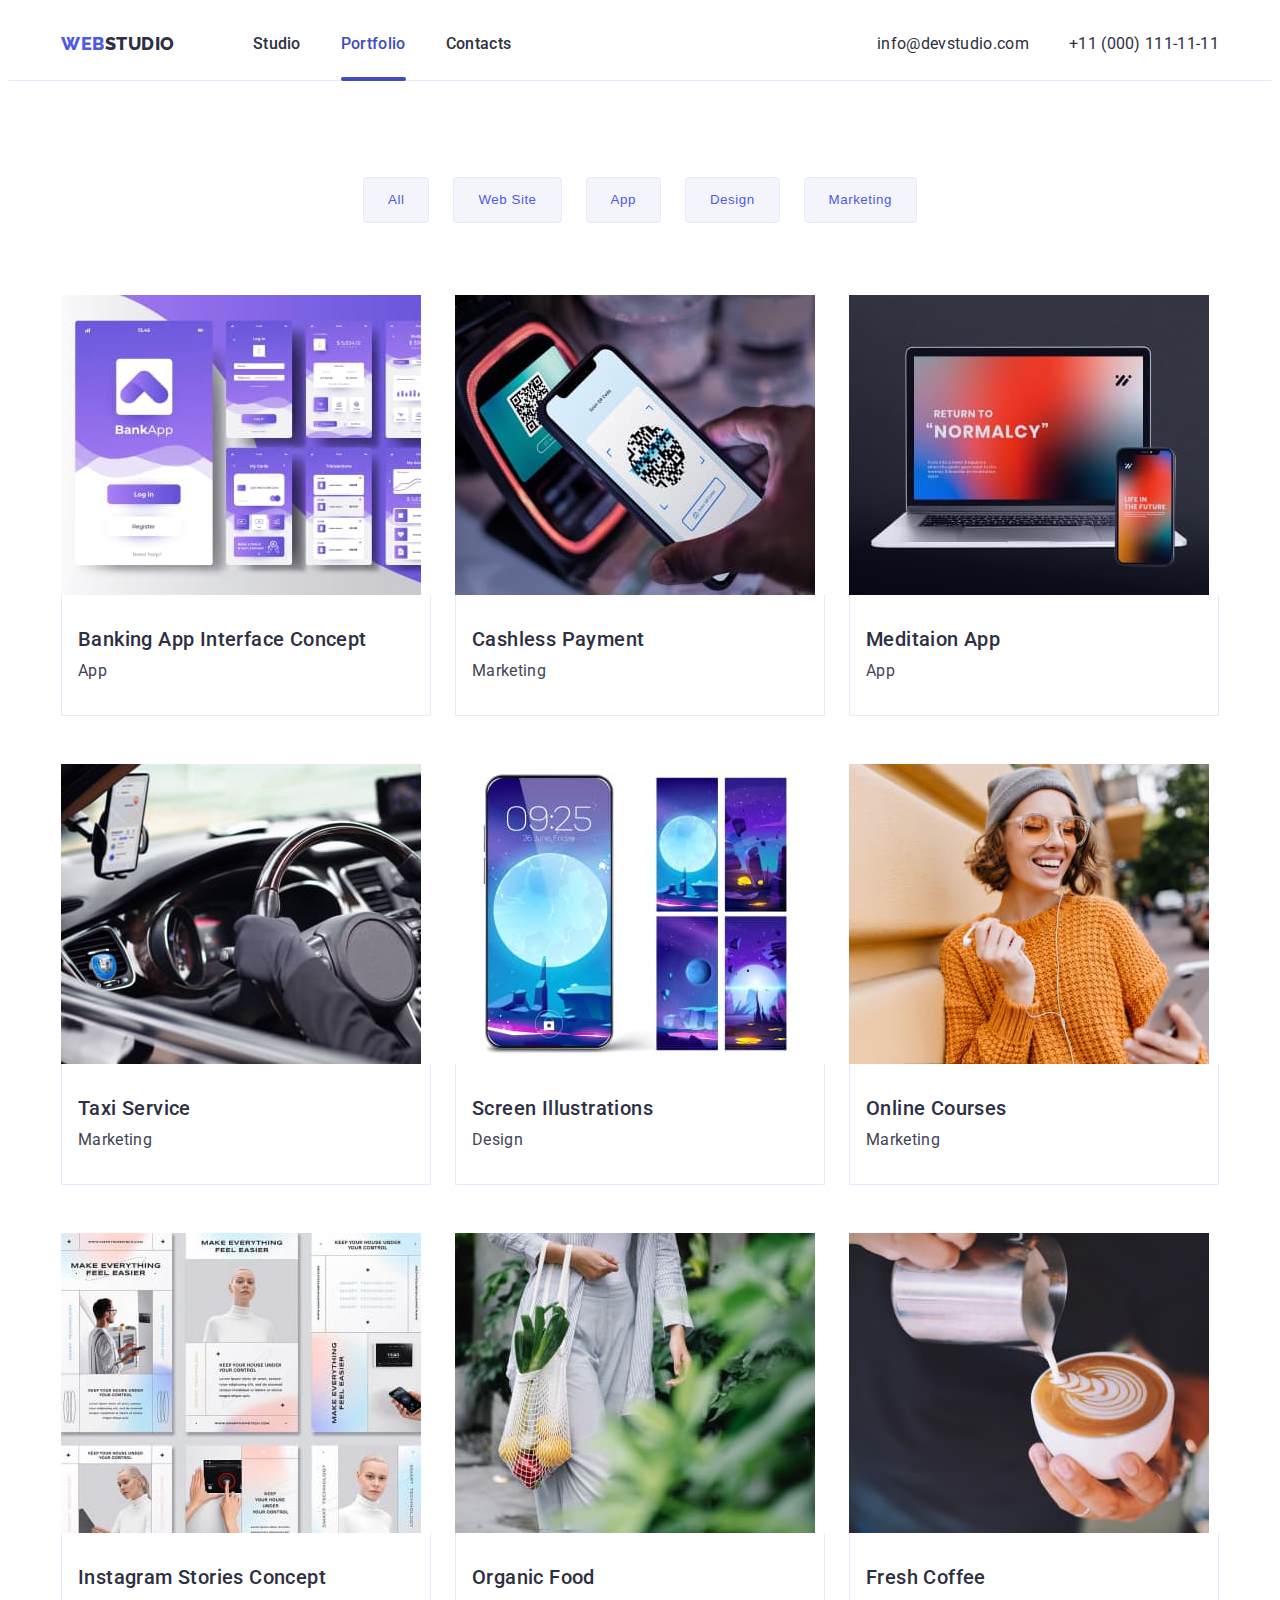
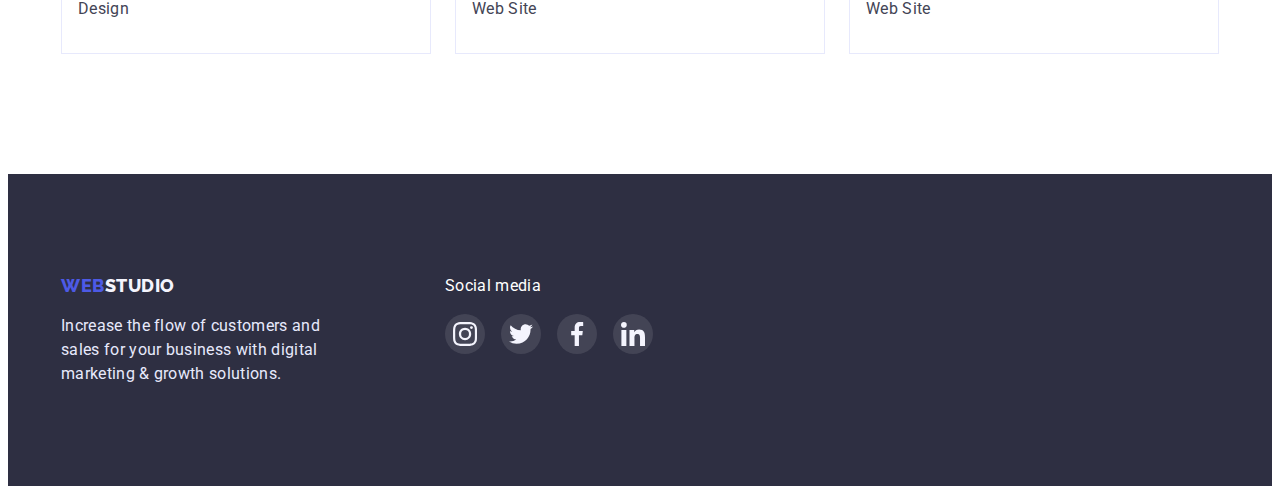
==== portfolio.html @ e5712663 "Initial commit" ====
<!DOCTYPE html>
<html lang="en">

<head>
    <meta charset="UTF-8">
    <meta http-equiv="X-UA-Compatible" content="IE=edge">
    <meta name="viewport" content="width=device-width, initial-scale=1.0">
    <title>Document</title>
    <link rel="preconnect" href="https://fonts.googleapis.com">
    <link rel="preconnect" href="https://fonts.gstatic.com" crossorigin>
    <link
        href="https://fonts.googleapis.com/css2?family=Montserrat:wght@400;700&family=Raleway:wght@600;800&family=Roboto:wght@400;500;700&display=swap"
        rel="stylesheet">
    <link rel="stylesheet" href="https://cdnjs.cloudflare.com/ajax/libs/modern-normalize/1.1.0/modern-normalize.min.css"
        integrity="sha512-wpPYUAdjBVSE4KJnH1VR1HeZfpl1ub8YT/NKx4PuQ5NmX2tKuGu6U/JRp5y+Y8XG2tV+wKQpNHVUX03MfMFn9Q=="
        crossorigin="anonymous" referrerpolicy="no-referrer" />
    <link rel="stylesheet" href="./css/styles.css">
</head>

<body>

    <header class="header">
        <div class="container">
            <nav class="nav-menu">
                <a href="./index.html" class="logo">Web<span class="logo-item">Studio</span></a>

                <ul class="nav-list">
                    <li class="nav-item"><a href="./index.html" class="nav-link">Studio</a></li>
                    <li class="nav-item"><a href="./portfolio.html" class="nav-link  current">Portfolio</a></li>
                    <li class="nav-item"><a href="" class="nav-link">Contacts</a></li>
                </ul>
            </nav>

            <address class="address-menu">
                <ul class="address-list">
                    <li class="address-item"><a href="mailto:info@devstudio.com"
                            class="address-link">info@devstudio.com</a>
                    </li>
                    <li class="address-item"><a href="tel:+110001111111" class="address-link">+11 (000) 111-11-11</a>
                    </li>
                </ul>
            </address>
        </div>
    </header>

    <main>

        <section class="portfolio">
            <div class="container">
                <h1 class="visually-hidden">Our projects</h1>

                <ul class="filter">
                    <li><button type="button" class="button">All</button></li>
                    <li><button type="button" class="button">Web Site</button></li>
                    <li><button type="button" class="button">App</button></li>
                    <li><button type="button" class="button">Design</button></li>
                    <li><button type="button" class="button">Marketing</button></li>
                </ul>

                <ul class="projects">
                    <li class="projects-list">
                        <a class="project-link" href="">
                            <div class="project-img-overlay-wrapper">
                                <img src="./images/portfolio1.jpg" alt="Banking App" width="360" height="300">
                                <p class="overlay section-text">14 Stylish and User-Friendly App Design Concepts · Task
                                    Manager App ·
                                    Calorie Tracker App · Exotic Fruit Ecommerce App ·
                                    Cloud Storage App</p>
                            </div>
                            <div class="projects-description">
                                <h2 class="section-subtitle">Banking App Interface Concept</h2>
                                <p class="section-text">App</p>
                            </div>
                        </a>

                    </li>
                    <li class="projects-list">
                        <a class="project-link" href="">
                            <div class="project-img-overlay-wrapper">
                                <img src="./images/portfolio2.jpg" alt="Cashless payment by phone" width="360"
                                    height="300">
                                <p class="overlay section-text">14 Stylish and User-Friendly App Design Concepts · Task
                                    Manager App ·
                                    Calorie Tracker App · Exotic Fruit Ecommerce App ·
                                    Cloud Storage App</p>
                            </div>
                            <div class="projects-description">
                                <h2 class="section-subtitle">Cashless Payment</h2>
                                <p class="section-text">Marketing</p>
                            </div>
                        </a>

                    </li>
                    <li class="projects-list">
                        <a class="project-link" href="">
                            <div class="project-img-overlay-wrapper">
                                <img src="./images/portfolio3.jpg" alt="Meditaion App on computer and phone" width="360"
                                    height="300">
                                <p class="overlay section-text">14 Stylish and User-Friendly App Design Concepts · Task
                                    Manager App ·
                                    Calorie Tracker App · Exotic Fruit Ecommerce App ·
                                    Cloud Storage App</p>
                            </div>
                            <div class="projects-description">
                                <h2 class="section-subtitle">Meditaion App</h2>
                                <p class="section-text">App</p>
                            </div>
                        </a>

                    </li>
                    <li class="projects-list">
                        <a class="project-link" href="">
                            <div class="project-img-overlay-wrapper">
                                <img src="./images/portfolio4.jpg" alt="Taxi app on the phone bthind driver" width="360"
                                    height="300">
                                <p class="overlay section-text">14 Stylish and User-Friendly App Design Concepts · Task
                                    Manager App ·
                                    Calorie Tracker App · Exotic Fruit Ecommerce App ·
                                    Cloud Storage App</p>
                            </div>
                            <div class="projects-description">
                                <h2 class="section-subtitle">Taxi Service</h2>
                                <p class="section-text">Marketing</p>
                            </div>
                        </a>


                    </li>
                    <li class="projects-list">
                        <a class="project-link" href="">
                            <div class="project-img-overlay-wrapper">
                                <img src="./images/portfolio5.jpg" alt="Phone screen with pictures" width="360"
                                    height="300">
                                <p class="overlay section-text">14 Stylish and User-Friendly App Design Concepts · Task
                                    Manager App ·
                                    Calorie Tracker App · Exotic Fruit Ecommerce App ·
                                    Cloud Storage App</p>
                            </div>

                            <div class="projects-description">
                                <h2 class="section-subtitle">Screen Illustrations</h2>
                                <p class="section-text">Design</p>
                            </div>
                        </a>


                    </li>
                    <li class="projects-list">
                        <a class="project-link" href="">
                            <div class="project-img-overlay-wrapper">
                                <img src="./images/portfolio6.jpg" alt="Girl is looking at the phone" width="360"
                                    height="300">
                                <p class="overlay section-text">14 Stylish and User-Friendly App Design Concepts · Task
                                    Manager App ·
                                    Calorie Tracker App · Exotic Fruit Ecommerce App ·
                                    Cloud Storage App</p>
                            </div>
                            <div class="projects-description">
                                <h2 class="section-subtitle">Online Courses</h2>
                                <p class="section-text">Marketing</p>
                            </div>
                        </a>

                    </li>
                    <li class="projects-list">
                        <a class="project-link" href="">
                            <div class="project-img-overlay-wrapper">
                                <img src="./images/portfolio7.jpg" alt="Instagram Stories" width="360" height="300">
                                <p class="overlay section-text">14 Stylish and User-Friendly App Design Concepts · Task
                                    Manager App ·
                                    Calorie Tracker App · Exotic Fruit Ecommerce App ·
                                    Cloud Storage App</p>
                            </div>
                            <div class="projects-description">
                                <h2 class="section-subtitle">Instagram Stories Concept</h2>
                                <p class="section-text">Design</p>
                            </div>
                        </a>

                    </li>
                    <li class="projects-list">
                        <a class="project-link" href="">
                            <div class="project-img-overlay-wrapper">
                                <img src="./images/portfolio8.jpg" alt="Girl is carrying fresh vegetables" width="360"
                                    height="300">
                                <p class="overlay section-text">14 Stylish and User-Friendly App Design Concepts · Task
                                    Manager App ·
                                    Calorie Tracker App · Exotic Fruit Ecommerce App ·
                                    Cloud Storage App</p>
                            </div>
                            <div class="projects-description">
                                <h2 class="section-subtitle">Organic Food</h2>
                                <p class="section-text">Web Site</p>
                            </div>
                        </a>

                    </li>
                    <li class="projects-list">
                        <div class="project-img-overlay-wrapper">
                            <a class="project-link" href="">
                                <img src="./images/portfolio9.jpg" alt="Cup of coffee" width="360" height="300">
                                <p class="overlay section-text">14 Stylish and User-Friendly App Design Concepts · Task
                                    Manager App ·
                                    Calorie Tracker App · Exotic Fruit Ecommerce App ·
                                    Cloud Storage App</p>
                        </div>
                        <div class="projects-description">
                            <h2 class="section-subtitle">Fresh Coffee</h2>
                            <p class="section-text">Web Site</p>
                        </div>
                        </a>

                    </li>
                </ul>
            </div>

        </section>
    </main>

    <footer class="footer">
        <div class="container footer-main">
            <div class="footer-page"><a href="./index.html" class="logo">Web<span
                        class="logo-item-footer">Studio</span></a>
                <p class="footer-text">Increase the flow of customers and sales for your business with digital marketing
                    &
                    growth
                    solutions.</p>
            </div>
            <div>
                <p class="footer-text-social">Social media</p>
                <ul class="footer-social-list">
                    <li class="footer-social-item"><a class="footer-social-link" href="">
                            <svg width="24" height="24">
                                <use href="./images/icons.svg#instagram"></use>
                            </svg>
                        </a></li>
                    <li class="footer-social-item"><a class="footer-social-link" href="">
                            <svg width="24" height="24">
                                <use href="./images/icons.svg#twitter"></use>
                            </svg>
                        </a></li>
                    <li class="footer-social-item"><a class="footer-social-link" href="">
                            <svg width="24" height="24">
                                <use href="./images/icons.svg#facebook"></use>
                            </svg>
                        </a></li>
                    <li class="footer-social-item"><a class="footer-social-link" href="">
                            <svg width="24" height="24">
                                <use href="./images/icons.svg#linkedin"></use>
                            </svg>
                        </a></li>
                </ul>
            </div>
        </div>

    </footer>

</body>


</html>
---- css/styles.css ----
:root {
  --text-main-color: #434455;
  --dark-bg-a-title: #2e2f42;
  --active-state-elem: #404bbf;
  --active-elem-color: #4d5ae5;
  --main-white-bg: #ffffff;
  --secondary-light-color-bg-text: #f4f4fd;
  --transition: 250ms cubic-bezier(0.4, 0, 0.2, 1);
}

body {
  background-color: var(--main-white-bg);
  font-family: "Roboto", sans-serif;
  font-size: 16px;
  color: var(--text-main-color);
}

/* common */

.container {
  width: 1158px;
  margin: 0 auto;
  padding-left: 15px;
  padding-right: 15px;
}

h1,
h2,
h3,
h4,
p {
  margin-top: 0;
  margin-bottom: 0;
}

ul {
  margin-top: 0;
  margin-bottom: 0;
  padding-left: 0;
  list-style: none;
}

img {
  display: block;
  max-width: 100%;
  height: auto;
}

button {
  cursor: pointer;
}

.section-title {
  font-size: 36px;
  line-height: 1.11;
  letter-spacing: 0.02em;
  color: var(--dark-bg-a-title);
  text-transform: capitalize;
  text-align: center;
  margin-bottom: 72px;
}

.section-subtitle {
  font-weight: 500;
  font-size: 20px;
  line-height: 1.2;
  letter-spacing: 0.02em;
  color: var(--dark-bg-a-title);
}

.section-text {
  line-height: 1.5;
  letter-spacing: 0.02em;
}

/* utility */

.visually-hidden {
  position: absolute;
  width: 1px;
  height: 1px;
  margin: -1px;
  border: 0;
  padding: 0;
  white-space: nowrap;
  clip-path: inset(100%);
  clip: rect(0 0 0 0);
  overflow: hidden;
}

/* header */

.header {
  position: relative;
  padding: 24px 0;
  border-bottom: 1px solid #e7e9fc;
}

.header .container {
  display: flex;
  text-align: center;
  justify-content: space-between;
}

.nav-menu {
  display: flex;
}

.logo {
  font-family: "Raleway", sans-serif;
  font-weight: 800;
  font-size: 18px;
  line-height: 1.33;
  letter-spacing: 0.03em;
  color: var(--active-elem-color);
  text-transform: uppercase;
  text-decoration: none;

  margin-right: 78px;
}

.logo-item {
  color: var(--dark-bg-a-title);
}

.nav-list {
  display: flex;
  gap: 40px;
}
.nav-link {
  position: relative;

  font-weight: 500;
  line-height: 1.5;
  letter-spacing: 0.02em;
  color: var(--dark-bg-a-title);
  text-decoration: none;
  padding-top: 24px;
  padding-bottom: 24px;

  transition: color var(--transition);
}

.current::after {
  position: absolute;
  left: 0;
  bottom: -4px;

  content: "";
  display: block;
  width: 100%;
  height: 4px;
  background-color: var(--active-state-elem);
  border-radius: 2px;
}

.nav-link.current {
  color: var(--active-state-elem);
}

.address-list {
  display: flex;
  gap: 40px;
}

.address-link {
  font-style: normal;
  line-height: 1.5;
  letter-spacing: 0.02em;
  color: var(--dark-bg-a-title);
  text-decoration: none;

  transition: color var(--transition);
}

.nav-link:hover,
.nav-link:focus,
.address-link:hover,
.address-link:focus {
  color: var(--active-state-elem);
}

/* hero */
.hero {
  background-color: var(--dark-bg-a-title);
  padding-top: 188px;
  padding-bottom: 188px;
  background-image: linear-gradient(
      rgba(46, 47, 66, 0.7),
      rgba(46, 47, 66, 0.7)
    ),
    url(../images/bg.jpg);
  background-repeat: no-repeat;
  background-size: cover;
  max-width: 1440px;
  margin: 0 auto;
}

.hero-title {
  font-size: 56px;
  line-height: 1.07;
  letter-spacing: 0.02em;
  color: var(--main-white-bg);
  text-align: center;
  width: 496px;
  margin-left: auto;
  margin-right: auto;
}

.button-hero {
  font-weight: 500;
  line-height: 1.5;
  letter-spacing: 0.04em;
  color: var(--main-white-bg);
  background: var(--active-elem-color);

  border: 0;
  box-shadow: 0px 4px 4px rgba(0, 0, 0, 0.15);
  border-radius: 4px;

  padding: 16px 32px;

  display: block;
  margin-top: 48px;
  margin-left: auto;
  margin-right: auto;

  transition: background-color var(--transition);
}
.button-hero:hover,
.button-hero:focus {
  background-color: var(--active-state-elem);
}

/* benefits */

.benefits {
  padding-top: 120px;
  padding-bottom: 120px;
}

.benefits-list {
  display: flex;
  gap: 24px;
}

.benefits-item {
  flex-basis: calc((100% - 24px * 3) / 4);
}

.benefits-item .section-subtitle {
  margin-bottom: 8px;
}

.benefits-icon {
  height: 112px;
  background-color: var(--secondary-light-color-bg-text);
  margin-bottom: 8px;
  display: flex;
  align-items: center;
  justify-content: center;
  border-radius: 4px;
}

/* what-are-we-doing */

.work {
  padding-bottom: 120px;
}

.work-list {
  display: flex;
  gap: 24px;
}

.work-list-item {
  flex-basis: calc((100% - 24px * 2) / 3);
}

/* our team */

.team {
  background-color: var(--secondary-light-color-bg-text);
  padding-top: 120px;
  padding-bottom: 120px;
}

.team-list {
  display: flex;
  gap: 24px;
}

.teammate {
  background: var(--main-white-bg);
  flex-basis: calc((100%-24 * 3) / 4);
  box-shadow: 0px 1px 6px rgba(46, 47, 66, 0.08),
    0px 1px 1px rgba(46, 47, 66, 0.16), 0px 2px 1px rgba(46, 47, 66, 0.08);
  border-radius: 0px 0px 4px 4px;
}
.teammate-description {
  padding: 32px 16px;
  text-align: center;
}

.teammate-description .section-subtitle {
  margin-bottom: 8px;
}

.teammate-description .section-text {
  margin-bottom: 8px;
}

.team-social-list {
  display: flex;
  justify-content: center;
  gap: 24px;
}

.team-social-item {
  width: 40px;
  height: 40px;
}

.team-social-link {
  display: flex;
  background-color: var(--active-elem-color);
  border-radius: 50%;
  width: 100%;
  height: 100%;
  align-items: center;
  justify-content: center;

  transition: background-color var(--transition);
}

.team-social-link:hover {
  background-color: var(--active-state-elem);
}

/* customers */

.customers {
  padding-top: 130px;
  padding-bottom: 120px;
}

.customers-list {
  display: flex;
  gap: 24px;
}

.customers-list-item {
  width: 168px;
}

.customers-link {
  display: flex;
  width: 100%;
  height: 88px;
  fill: #8e8f99;
  border: 1px solid #8e8f99;
  border-radius: 4px;
  align-items: center;
  justify-content: center;

  transition: fill var(--transition), border-color var(--transition);
}
.customers-link:hover,
.customers-link:focus {
  fill: var(--active-state-elem);
  border-color: var(--active-state-elem);
}

/* footer */

.footer {
  background: var(--dark-bg-a-title);
  padding-top: 100px;
  padding-bottom: 100px;
}

.footer-main {
  display: flex;
}

.footer-page {
  width: 264px;
  margin-right: 120px;
}

.footer-text {
  line-height: 1.5;
  letter-spacing: 0.02em;
  color: #e7e9fc;
  margin-top: 16px;
}

.footer-page .logo {
  margin-right: 0;
}

.logo-item-footer {
  color: var(--secondary-light-color-bg-text);
}

.footer-social-media {
  margin-right: 80px;
}

.footer-text-social {
  font-size: 16px;
  line-height: 1.5;
  letter-spacing: 0.02em;
  color: var(--main-white-bg);
  margin-bottom: 16px;
}

.footer-social-list {
  display: flex;
  gap: 16px;
}

.footer-social-item {
  width: 40px;
  height: 40px;
}

.footer-social-link {
  display: flex;
  width: 100%;
  height: 100%;
  background-color: rgba(255, 255, 255, 0.1);
  border-radius: 50%;
  align-items: center;
  justify-content: center;

  transition: box-shadow var(--transition), background-color var(--transition);
}

.footer-social-link:hover,
.footer-social-link:focus {
  background-color: #31d0aa;
}

.footer-subscribe-text {
  font-size: 16px;
  line-height: 1.5;
  color: var(--main-white-bg);

  margin-bottom: 16px;
}

.footer-form-field {
  display: flex;
  justify-content: center;
  align-items: center;
  gap: 24px;
}

.footer-field-input {
  display: block;

  padding: 8px 16px;

  height: 40px;
  width: 264px;

  outline: none;

  border: 1px solid rgba(255, 255, 255, 0.3);
  border-radius: 4px;

  background-color: transparent;

  color: var(--secondary-light-color-bg-text);
}

.footer-field-input::placeholder {
  font-size: 12px;
  font-family: "Roboto", sans-serif;
  line-height: 2;
  letter-spacing: 0.04em;
  color: rgba(255, 255, 255, 0.6);
}

.footer-btn-subscribe {
  display: flex;
  align-items: center;
  justify-content: center;
  gap: 16px;

  padding: 8px 24px;

  border: none;
  background-color: var(--active-elem-color);
  box-shadow: 0px 4px 4px rgba(0, 0, 0, 0.15);
  border-radius: 4px;

  font-weight: 500;
  line-height: 1.5;
  letter-spacing: 0.04em;
  color: var(--main-white-bg);

  transition: background-color var(--transition);
}

.footer-btn-subscribe:focus,
.footer-btn-subscribe:hover {
  background-color: var(--active-state-elem);
}

/* portfolio */

.portfolio {
  padding-top: 96px;
  padding-bottom: 120px;
}

.filter {
  display: flex;
  justify-content: center;
  gap: 24px;
  margin-bottom: 72px;
}

.filter .button {
  font-weight: 500;
  line-height: 1.5;
  letter-spacing: 0.04em;
  color: var(--active-elem-color);
  background-color: var(--secondary-light-color-bg-text);
  border: 1px solid #e7e9fc;
  border-radius: 4px;
  padding: 12px 24px;

  transition: color var(--transition), background-color var(--transition),
    box-shadow var(--transition);
}

.filter .button:hover,
.filter .button:focus {
  color: var(--main-white-bg);
  background-color: var(--active-state-elem);
  box-shadow: 0px 3px 1px rgba(0, 0, 0, 0.1), 0px 2px 1px rgba(0, 0, 0, 0.08),
    0px 2px 2px rgba(0, 0, 0, 0.12);
}

.projects {
  display: flex;
  flex-wrap: wrap;
  gap: 48px 24px;
}

.projects-list {
  flex-basis: calc((100% - 24px * 2) / 3);
}
.project-link {
  display: block;
  text-decoration: none;

  transition: box-shadow var(--transition);
}

.project-link:hover,
.project-link:focus {
  box-shadow: 0px 1px 6px rgba(46, 47, 66, 0.08),
    0px 1px 1px rgba(46, 47, 66, 0.16), 0px 2px 1px rgba(46, 47, 66, 0.08);
}

.projects-description {
  border-bottom: 1px solid #e7e9fc;
  border-left: 1px solid #e7e9fc;
  border-right: 1px solid #e7e9fc;
  padding-top: 32px;
  padding-bottom: 32px;
  text-align: left;
  padding-left: 16px;
}

.projects-description .section-subtitle {
  margin-bottom: 8px;
}

.projects-description .section-text {
  color: #434455;
}

.project-img-overlay-wrapper {
  position: relative;
  overflow: hidden;
}

.overlay {
  position: absolute;
  top: 0;
  left: 0;

  width: 100%;
  height: 100%;
  color: var(--secondary-light-color-bg-text);
  background-color: var(--active-elem-color);
  padding: 40px 32px;

  overflow: auto;

  transform: translate(0, 100%);
  opacity: 0;

  transition: transform var(--transition), opacity var(--transition);
}

.project-link:hover .overlay,
.project-link:focus .overlay {
  transform: translate(0, 0);
  opacity: 1;
}

/* backdrop */

.backdrop {
  position: fixed;
  top: 0;
  left: 0;

  background-color: rgba(46, 47, 66, 0.4);
  z-index: 100;
  width: 100%;
  height: 100%;

  transition: visibility var(--transition), opacity var(--transition);
}

.backdrop.is-hidden {
  visibility: hidden;
  opacity: 0;
  pointer-events: none;
}

.modal {
  position: absolute;
  top: 50%;
  left: 50%;

  min-width: 408px;
  min-height: 584px;

  padding: 72px 24px 24px 24px;

  background-color: #fcfcfc;
  box-shadow: 0px 1px 1px rgba(0, 0, 0, 0.14), 0px 1px 3px rgba(0, 0, 0, 0.12),
    0px 2px 1px rgba(0, 0, 0, 0.2);
  border-radius: 4px;

  transform: translate(-50%, -50%);
  scale: 1;

  transition: scale var(--transition);
}

.backdrop.is-hidden .modal {
  scale: 1.2;
}

.modal-text {
  font-weight: 500;
  text-align: center;
  color: var(--dark-bg-a-title);

  margin-bottom: 16px;
}

.modal-form {
  display: flex;
  flex-direction: column;
}

.modal-form-label {
  display: block;

  margin-bottom: 8px;

  font-size: 12px;
  line-height: 1.17;
  letter-spacing: 0.04em;
  color: #8e8f99;
}

.modal-form-label-discription {
  display: block;
  margin-bottom: 4px;
}

.modal-form-input-wrapper {
  display: block;
  position: relative;
}

.modal-form-input {
  width: 100%;
  height: 40px;
  border: none;
  outline: none;

  padding: 8px 16px 8px 38px;

  color: var(--text-main-color);

  border: 1px solid rgba(33, 33, 33, 0.2);
  border-radius: 4px;
  transform: border-color var(--transition);
}

.modal-form-input-icon {
  position: absolute;
  left: 16px;
  top: 50%;

  transform: translateY(-50%);

  transition: fill var(--transition);
}

.modal-form-input:focus + .modal-form-input-icon {
  fill: var(--active-elem-color);
}

.modal-form-input:focus {
  border-color: var(--active-elem-color);
}

.modal-form-label-textarea {
  display: block;

  margin-bottom: 16px;

  font-size: 12px;
  line-height: 1.17;
  letter-spacing: 0.04em;
  color: #8e8f99;
}

.modal-form-comment {
  width: 100%;
  height: 138px;
  resize: none;

  border: none;
  outline: none;

  border: 1px solid rgba(33, 33, 33, 0.2);
  border-radius: 4px;
  color: var(--text-main-color);

  padding: 8px 16px;

  margin-top: 4px;

  transition: border-color var(--transition);
}

.modal-form-comment::placeholder {
  font-size: 12px;
  line-height: 1.17;
  letter-spacing: 0.04em;
  color: rgba(117, 117, 117, 0.5);
}

.modal-form-comment:focus {
  border-color: var(--active-elem-color);
}

.modal-form-label-checkbox {
  display: flex;
  align-items: center;

  font-size: 12px;
  line-height: 1.17;
  letter-spacing: 0.04em;
  color: #757575;
}

.text-privacy-police {
  color: var(--active-elem-color);
}

.modal-form-icon-checkbox {
  display: inline-flex;
  order: -1;

  margin-right: 8px;

  justify-content: center;
  align-items: center;

  width: 16px;
  height: 16px;
  border: 1.25px solid var(--dark-bg-a-title);
  border-radius: 2px;

  fill: none;

  cursor: pointer;

  transition: fill var(--transition), background-color var(--transition),
    border var(--transition);
}

.modal-form-input-checkbox:checked ~ .modal-form-icon-checkbox {
  background-color: var(--active-state-elem);
  border: 1.25px solid var(--active-state-elem);
  fill: #f4f4fd;
}

.modal-form-submit {
  align-self: center;

  padding: 16px 32px;
  margin-top: 24px;

  width: 169px;
  border: none;
  outline: none;

  background-color: var(--active-elem-color);
  box-shadow: 0px 4px 4px rgba(0, 0, 0, 0.15);
  border-radius: 4px;

  text-align: center;
  font-weight: 500;
  line-height: 1.5;
  letter-spacing: 0.04em;
  color: #ffffff;

  transition: background-color var(--transition);
}

.modal-form-submit:focus,
.modal-form-submit:hover {
  background-color: var(--active-state-elem);
}

.close-modal-btn {
  position: absolute;
  top: 24px;
  right: 24px;

  display: flex;
  justify-content: center;
  align-items: center;

  width: 24px;
  height: 24px;
  background-color: #e7e9fc;
  border: 1px solid rgba(0, 0, 0, 0.1);
  border-radius: 50%;

  transition: background-color var(--transition);
}

.close-modal-btn:hover,
.close-modal-btn:focus {
  background-color: var(--active-state-elem);
}

.close-modal-icon {
  fill: #000000;
  transition: fill var(--transition);
}

.close-modal-btn:hover .close-modal-icon,
.close-modal-btn:focus .close-modal-icon {
  fill: #fff;
}
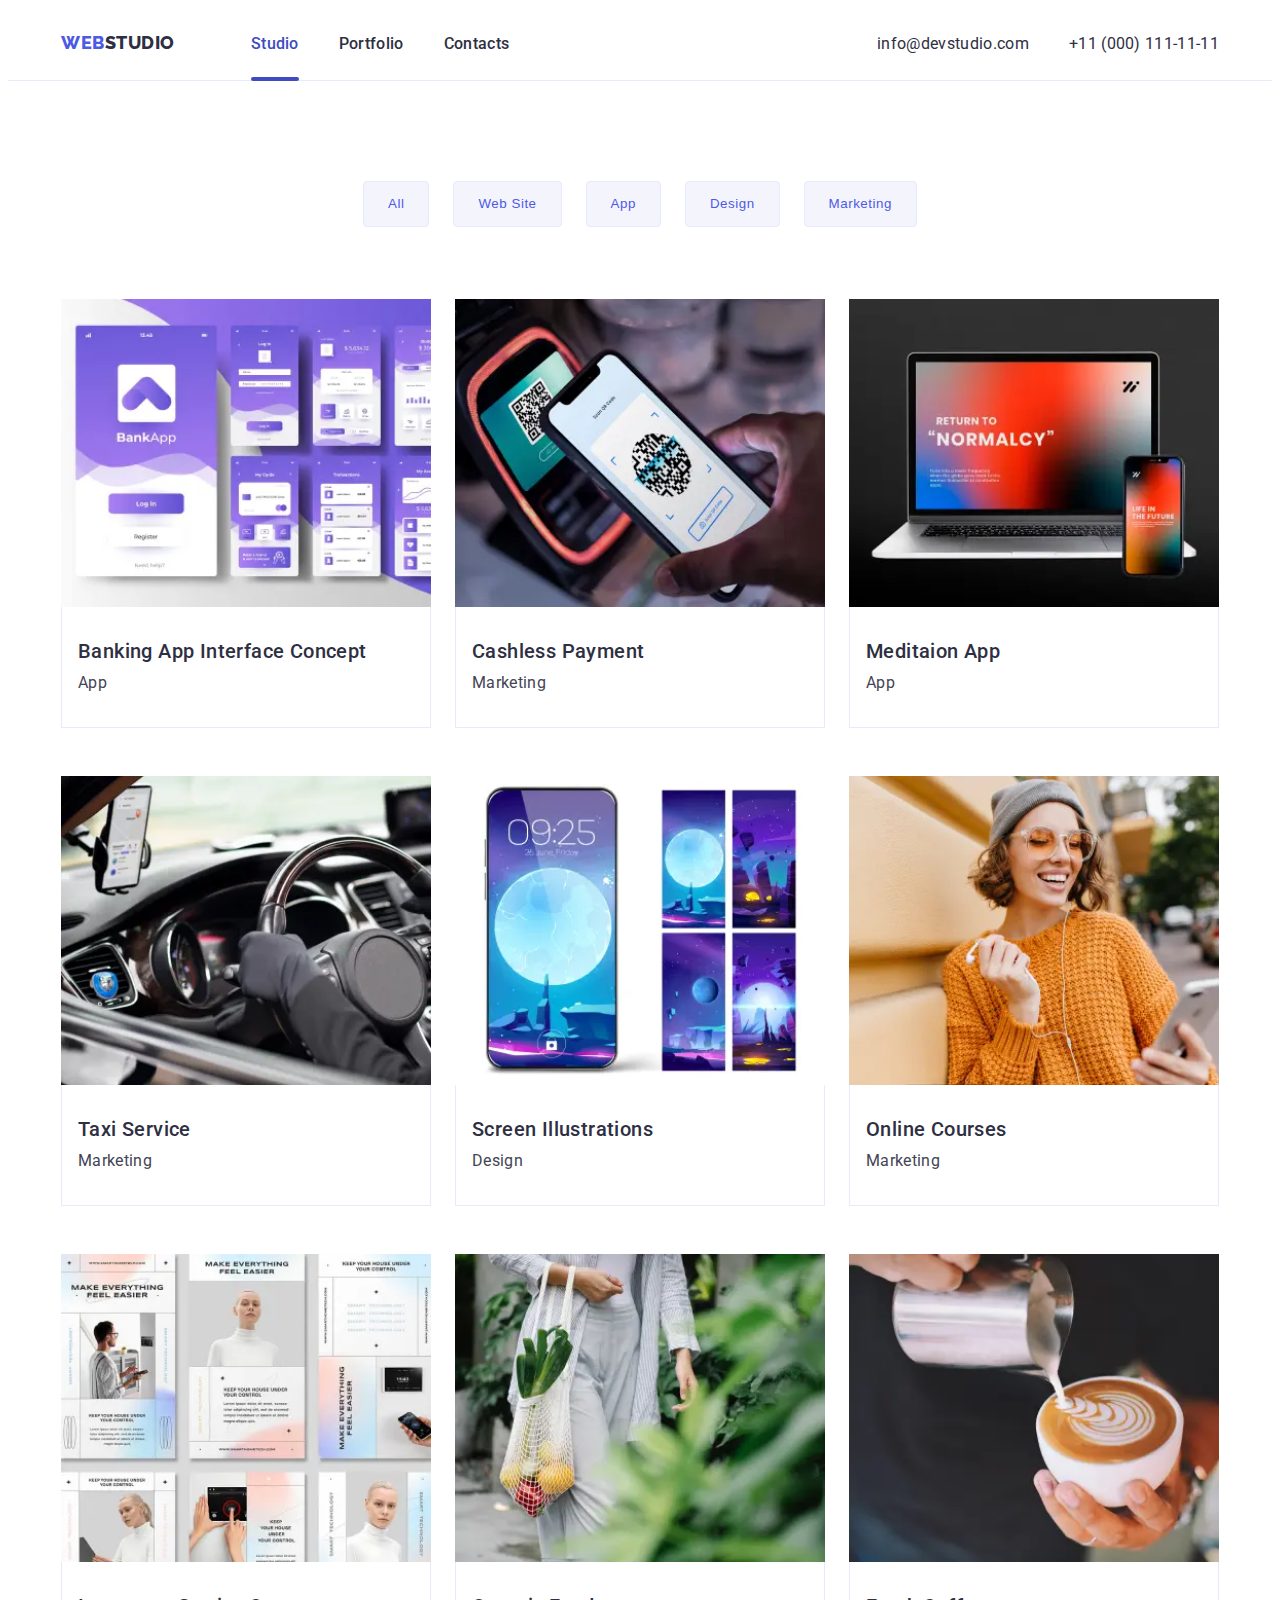
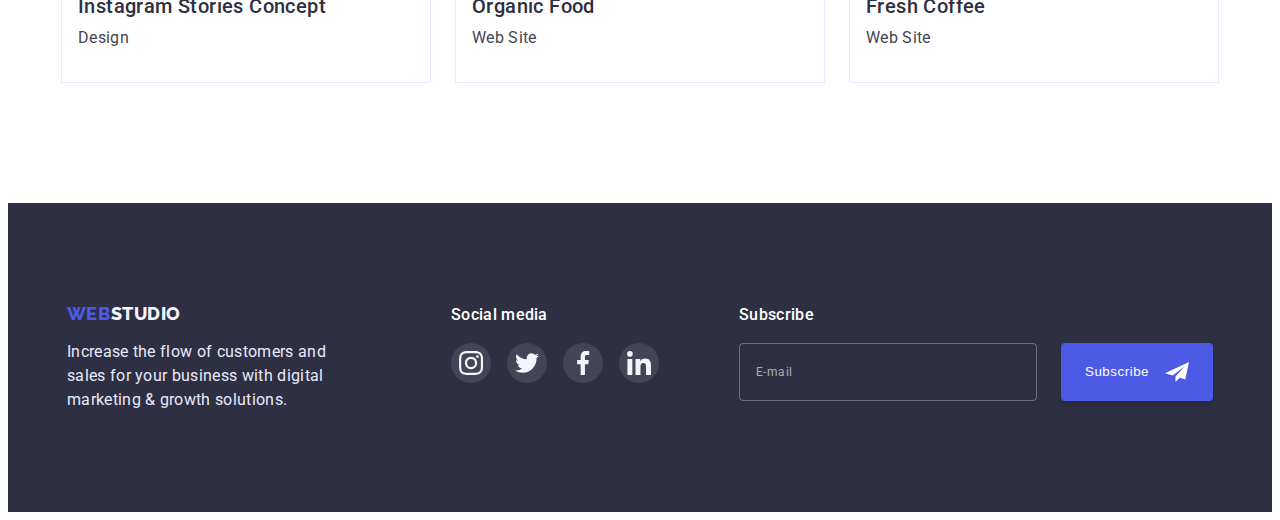
==== commit 8d79eff1: "hm7-3" ====
--- a/portfolio.html
+++ b/portfolio.html
@@ -20,16 +20,20 @@
 <body>
 
     <header class="header">
-        <div class="container">
+        <div class="container header-container">
             <nav class="nav-menu">
+
                 <a href="./index.html" class="logo">Web<span class="logo-item">Studio</span></a>
 
+
                 <ul class="nav-list">
-                    <li class="nav-item"><a href="./index.html" class="nav-link">Studio</a></li>
-                    <li class="nav-item"><a href="./portfolio.html" class="nav-link  current">Portfolio</a></li>
+                    <li class="nav-item"><a href="./index.html" class="nav-link current">Studio</a>
+                    </li>
+                    <li class="nav-item"><a href="./portfolio.html" class="nav-link">Portfolio</a></li>
                     <li class="nav-item"><a href="" class="nav-link">Contacts</a></li>
                 </ul>
             </nav>
+
 
             <address class="address-menu">
                 <ul class="address-list">
@@ -40,6 +44,16 @@
                     </li>
                 </ul>
             </address>
+
+
+            <button type="button" class="header-btn-mob">
+                <svg width="32" height="22">
+                    <use href="./images/icons.svg#menu-burger"></use>
+                </svg>
+            </button>
+
+
+
         </div>
     </header>
 
@@ -61,7 +75,32 @@
                     <li class="projects-list">
                         <a class="project-link" href="">
                             <div class="project-img-overlay-wrapper">
-                                <img src="./images/portfolio1.jpg" alt="Banking App" width="360" height="300">
+
+                                <picture>
+                                    <source
+                                        srcset="./images/portfolio1-desc.webp 1x, ./images/portfolio1-desc@2x.webp 2x"
+                                        media="(min-width: 1200px)" type="image/webp">
+
+                                    <source srcset="./images/portfolio1-desc.jpg 1x, ./images/portfolio1-desc@2x.jpg 2x"
+                                        media="(min-width: 1200px)" type="image/jpeg">
+
+                                    <source
+                                        srcset="./images/portfolio1-tablet.webp 1x, ./images/portfolio1-tablet@2x.webp 2x"
+                                        media="(min-width: 768px)" type="image/webp">
+
+                                    <source
+                                        srcset="./images/portfolio1-tablet.jpg 1x, ./images/portfolio1-tablet@2x.jpg 2x"
+                                        media="(min-width: 768px)" type="image/jpeg">
+
+                                    <source srcset="./images/portfolio1-mob.webp 1x, ./images/portfolio1-mob@2x.webp 2x"
+                                        media="(max-width: 767px)" type="image/webp">
+
+                                    <source srcset="./images/portfolio1-mob.jpg 1x, ./images/portfolio1-mob@2x.jpg 2x"
+                                        media="(max-width: 767px)" type="image/jpeg">
+
+                                    <img src="./images/portfolio1-mob.jpg" alt="Banking App" width="396" height="280">
+                                </picture>
+
                                 <p class="overlay section-text">14 Stylish and User-Friendly App Design Concepts · Task
                                     Manager App ·
                                     Calorie Tracker App · Exotic Fruit Ecommerce App ·
@@ -77,8 +116,31 @@
                     <li class="projects-list">
                         <a class="project-link" href="">
                             <div class="project-img-overlay-wrapper">
-                                <img src="./images/portfolio2.jpg" alt="Cashless payment by phone" width="360"
-                                    height="300">
+                                <picture>
+                                    <source
+                                        srcset="./images/portfolio2-desc.webp 1x, ./images/portfolio2-desc@2x.webp 2x"
+                                        media="(min-width: 1200px)" type="image/webp">
+
+                                    <source srcset="./images/portfolio2-desc.jpg 1x, ./images/portfolio2-desc@2x.jpg 2x"
+                                        media="(min-width: 1200px)" type="image/jpeg">
+
+                                    <source
+                                        srcset="./images/portfolio2-tablet.webp 1x, ./images/portfolio2-tablet@2x.webp 2x"
+                                        media="(min-width: 768px)" type="image/webp">
+
+                                    <source
+                                        srcset="./images/portfolio2-tablet.jpg 1x, ./images/portfolio2-tablet@2x.jpg 2x"
+                                        media="(min-width: 768px)" type="image/jpeg">
+
+                                    <source srcset="./images/portfolio2-mob.webp 1x, ./images/portfolio2-mob@2x.webp 2x"
+                                        media="(max-width: 767px)" type="image/webp">
+
+                                    <source srcset="./images/portfolio2-mob.jpg 1x, ./images/portfolio2-mob@2x.jpg 2x"
+                                        media="(max-width: 767px)" type="image/jpeg">
+
+                                    <img src="./images/portfolio2-mob.jpg" alt="Cashless payment by phone" width="396"
+                                        height="280">
+                                </picture>
                                 <p class="overlay section-text">14 Stylish and User-Friendly App Design Concepts · Task
                                     Manager App ·
                                     Calorie Tracker App · Exotic Fruit Ecommerce App ·
@@ -94,8 +156,31 @@
                     <li class="projects-list">
                         <a class="project-link" href="">
                             <div class="project-img-overlay-wrapper">
-                                <img src="./images/portfolio3.jpg" alt="Meditaion App on computer and phone" width="360"
-                                    height="300">
+                                <picture>
+                                    <source
+                                        srcset="./images/portfolio3-desc.webp 1x, ./images/portfolio3-desc@2x.webp 2x"
+                                        media="(min-width: 1200px)" type="image/webp">
+
+                                    <source srcset="./images/portfolio3-desc.jpg 1x, ./images/portfolio3-desc@2x.jpg 2x"
+                                        media="(min-width: 1200px)" type="image/jpeg">
+
+                                    <source
+                                        srcset="./images/portfolio3-tablet.webp 1x, ./images/portfolio3-tablet@2x.webp 2x"
+                                        media="(min-width: 768px)" type="image/webp">
+
+                                    <source
+                                        srcset="./images/portfolio3-tablet.jpg 1x, ./images/portfolio3-tablet@2x.jpg 2x"
+                                        media="(min-width: 768px)" type="image/jpeg">
+
+                                    <source srcset="./images/portfolio3-mob.webp 1x, ./images/portfolio3-mob@2x.webp 2x"
+                                        media="(max-width: 767px)" type="image/webp">
+
+                                    <source srcset="./images/portfolio3-mob.jpg 1x, ./images/portfolio3-mob@2x.jpg 2x"
+                                        media="(max-width: 767px)" type="image/jpeg">
+
+                                    <img src="./images/portfolio3-mob.jpg" alt="Cashless payment by phone" width="396"
+                                        height="280">
+                                </picture>
                                 <p class="overlay section-text">14 Stylish and User-Friendly App Design Concepts · Task
                                     Manager App ·
                                     Calorie Tracker App · Exotic Fruit Ecommerce App ·
@@ -111,8 +196,31 @@
                     <li class="projects-list">
                         <a class="project-link" href="">
                             <div class="project-img-overlay-wrapper">
-                                <img src="./images/portfolio4.jpg" alt="Taxi app on the phone bthind driver" width="360"
-                                    height="300">
+                                <picture>
+                                    <source
+                                        srcset="./images/portfolio4-desc.webp 1x, ./images/portfolio4-desc@2x.webp 2x"
+                                        media="(min-width: 1200px)" type="image/webp">
+
+                                    <source srcset="./images/portfolio4-desc.jpg 1x, ./images/portfolio4-desc@2x.jpg 2x"
+                                        media="(min-width: 1200px)" type="image/jpeg">
+
+                                    <source
+                                        srcset="./images/portfolio4-tablet.webp 1x, ./images/portfolio4-tablet@2x.webp 2x"
+                                        media="(min-width: 768px)" type="image/webp">
+
+                                    <source
+                                        srcset="./images/portfolio4-tablet.jpg 1x, ./images/portfolio4-tablet@2x.jpg 2x"
+                                        media="(min-width: 768px)" type="image/jpeg">
+
+                                    <source srcset="./images/portfolio4-mob.webp 1x, ./images/portfolio4-mob@2x.webp 2x"
+                                        media="(max-width: 767px)" type="image/webp">
+
+                                    <source srcset="./images/portfolio4-mob.jpg 1x, ./images/portfolio4-mob@2x.jpg 2x"
+                                        media="(max-width: 767px)" type="image/jpeg">
+
+                                    <img src="./images/portfolio4-mob.jpg" alt="Cashless payment by phone" width="396"
+                                        height="280">
+                                </picture>
                                 <p class="overlay section-text">14 Stylish and User-Friendly App Design Concepts · Task
                                     Manager App ·
                                     Calorie Tracker App · Exotic Fruit Ecommerce App ·
@@ -129,8 +237,31 @@
                     <li class="projects-list">
                         <a class="project-link" href="">
                             <div class="project-img-overlay-wrapper">
-                                <img src="./images/portfolio5.jpg" alt="Phone screen with pictures" width="360"
-                                    height="300">
+                                <picture>
+                                    <source
+                                        srcset="./images/portfolio5-desc.webp 1x, ./images/portfolio5-desc@2x.webp 2x"
+                                        media="(min-width: 1200px)" type="image/webp">
+
+                                    <source srcset="./images/portfolio5-desc.jpg 1x, ./images/portfolio5-desc@2x.jpg 2x"
+                                        media="(min-width: 1200px)" type="image/jpeg">
+
+                                    <source
+                                        srcset="./images/portfolio5-tablet.webp 1x, ./images/portfolio5-tablet@2x.webp 2x"
+                                        media="(min-width: 768px)" type="image/webp">
+
+                                    <source
+                                        srcset="./images/portfolio5-tablet.jpg 1x, ./images/portfolio5-tablet@2x.jpg 2x"
+                                        media="(min-width: 768px)" type="image/jpeg">
+
+                                    <source srcset="./images/portfolio5-mob.webp 1x, ./images/portfolio5-mob@2x.webp 2x"
+                                        media="(max-width: 767px)" type="image/webp">
+
+                                    <source srcset="./images/portfolio5-mob.jpg 1x, ./images/portfolio5-mob@2x.jpg 2x"
+                                        media="(max-width: 767px)" type="image/jpeg">
+
+                                    <img src="./images/portfolio5-mob.jpg" alt="Cashless payment by phone" width="396"
+                                        height="280">
+                                </picture>
                                 <p class="overlay section-text">14 Stylish and User-Friendly App Design Concepts · Task
                                     Manager App ·
                                     Calorie Tracker App · Exotic Fruit Ecommerce App ·
@@ -148,8 +279,31 @@
                     <li class="projects-list">
                         <a class="project-link" href="">
                             <div class="project-img-overlay-wrapper">
-                                <img src="./images/portfolio6.jpg" alt="Girl is looking at the phone" width="360"
-                                    height="300">
+                                <picture>
+                                    <source
+                                        srcset="./images/portfolio6-desc.webp 1x, ./images/portfolio6-desc@2x.webp 2x"
+                                        media="(min-width: 1200px)" type="image/webp">
+
+                                    <source srcset="./images/portfolio6-desc.jpg 1x, ./images/portfolio6-desc@2x.jpg 2x"
+                                        media="(min-width: 1200px)" type="image/jpeg">
+
+                                    <source
+                                        srcset="./images/portfolio6-tablet.webp 1x, ./images/portfolio6-tablet@2x.webp 2x"
+                                        media="(min-width: 768px)" type="image/webp">
+
+                                    <source
+                                        srcset="./images/portfolio6-tablet.jpg 1x, ./images/portfolio6-tablet@2x.jpg 2x"
+                                        media="(min-width: 768px)" type="image/jpeg">
+
+                                    <source srcset="./images/portfolio6-mob.webp 1x, ./images/portfolio6-mob@2x.webp 2x"
+                                        media="(max-width: 767px)" type="image/webp">
+
+                                    <source srcset="./images/portfolio6-mob.jpg 1x, ./images/portfolio6-mob@2x.jpg 2x"
+                                        media="(max-width: 767px)" type="image/jpeg">
+
+                                    <img src="./images/portfolio6-mob.jpg" alt="Cashless payment by phone" width="396"
+                                        height="280">
+                                </picture>
                                 <p class="overlay section-text">14 Stylish and User-Friendly App Design Concepts · Task
                                     Manager App ·
                                     Calorie Tracker App · Exotic Fruit Ecommerce App ·
@@ -165,7 +319,31 @@
                     <li class="projects-list">
                         <a class="project-link" href="">
                             <div class="project-img-overlay-wrapper">
-                                <img src="./images/portfolio7.jpg" alt="Instagram Stories" width="360" height="300">
+                                <picture>
+                                    <source
+                                        srcset="./images/portfolio7-desc.webp 1x, ./images/portfolio7-desc@2x.webp 2x"
+                                        media="(min-width: 1200px)" type="image/webp">
+
+                                    <source srcset="./images/portfolio7-desc.jpg 1x, ./images/portfolio7-desc@2x.jpg 2x"
+                                        media="(min-width: 1200px)" type="image/jpeg">
+
+                                    <source
+                                        srcset="./images/portfolio7-tablet.webp 1x, ./images/portfolio7-tablet@2x.webp 2x"
+                                        media="(min-width: 768px)" type="image/webp">
+
+                                    <source
+                                        srcset="./images/portfolio7-tablet.jpg 1x, ./images/portfolio7-tablet@2x.jpg 2x"
+                                        media="(min-width: 768px)" type="image/jpeg">
+
+                                    <source srcset="./images/portfolio7-mob.webp 1x, ./images/portfolio7-mob@2x.webp 2x"
+                                        media="(max-width: 767px)" type="image/webp">
+
+                                    <source srcset="./images/portfolio7-mob.jpg 1x, ./images/portfolio7-mob@2x.jpg 2x"
+                                        media="(max-width: 767px)" type="image/jpeg">
+
+                                    <img src="./images/portfolio7-mob.jpg" alt="Cashless payment by phone" width="396"
+                                        height="280">
+                                </picture>
                                 <p class="overlay section-text">14 Stylish and User-Friendly App Design Concepts · Task
                                     Manager App ·
                                     Calorie Tracker App · Exotic Fruit Ecommerce App ·
@@ -181,8 +359,31 @@
                     <li class="projects-list">
                         <a class="project-link" href="">
                             <div class="project-img-overlay-wrapper">
-                                <img src="./images/portfolio8.jpg" alt="Girl is carrying fresh vegetables" width="360"
-                                    height="300">
+                                <picture>
+                                    <source
+                                        srcset="./images/portfolio8-desc.webp 1x, ./images/portfolio8-desc@2x.webp 2x"
+                                        media="(min-width: 1200px)" type="image/webp">
+
+                                    <source srcset="./images/portfolio8-desc.jpg 1x, ./images/portfolio8-desc@2x.jpg 2x"
+                                        media="(min-width: 1200px)" type="image/jpeg">
+
+                                    <source
+                                        srcset="./images/portfolio8-tablet.webp 1x, ./images/portfolio8-tablet@2x.webp 2x"
+                                        media="(min-width: 768px)" type="image/webp">
+
+                                    <source
+                                        srcset="./images/portfolio8-tablet.jpg 1x, ./images/portfolio8-tablet@2x.jpg 2x"
+                                        media="(min-width: 768px)" type="image/jpeg">
+
+                                    <source srcset="./images/portfolio8-mob.webp 1x, ./images/portfolio8-mob@2x.webp 2x"
+                                        media="(max-width: 767px)" type="image/webp">
+
+                                    <source srcset="./images/portfolio8-mob.jpg 1x, ./images/portfolio8-mob@2x.jpg 2x"
+                                        media="(max-width: 767px)" type="image/jpeg">
+
+                                    <img src="./images/portfolio8-mob.jpg" alt="Cashless payment by phone" width="396"
+                                        height="280">
+                                </picture>
                                 <p class="overlay section-text">14 Stylish and User-Friendly App Design Concepts · Task
                                     Manager App ·
                                     Calorie Tracker App · Exotic Fruit Ecommerce App ·
@@ -198,7 +399,31 @@
                     <li class="projects-list">
                         <div class="project-img-overlay-wrapper">
                             <a class="project-link" href="">
-                                <img src="./images/portfolio9.jpg" alt="Cup of coffee" width="360" height="300">
+                                <picture>
+                                    <source
+                                        srcset="./images/portfolio9-desc.webp 1x, ./images/portfolio9-desc@2x.webp 2x"
+                                        media="(min-width: 1200px)" type="image/webp">
+
+                                    <source srcset="./images/portfolio9-desc.jpg 1x, ./images/portfolio9-desc@2x.jpg 2x"
+                                        media="(min-width: 1200px)" type="image/jpeg">
+
+                                    <source
+                                        srcset="./images/portfolio9-tablet.webp 1x, ./images/portfolio9-tablet@2x.webp 2x"
+                                        media="(min-width: 768px)" type="image/webp">
+
+                                    <source
+                                        srcset="./images/portfolio9-tablet.jpg 1x, ./images/portfolio9-tablet@2x.jpg 2x"
+                                        media="(min-width: 768px)" type="image/jpeg">
+
+                                    <source srcset="./images/portfolio9-mob.webp 1x, ./images/portfolio9-mob@2x.webp 2x"
+                                        media="(max-width: 767px)" type="image/webp">
+
+                                    <source srcset="./images/portfolio9-mob.jpg 1x, ./images/portfolio9-mob@2x.jpg 2x"
+                                        media="(max-width: 767px)" type="image/jpeg">
+
+                                    <img src="./images/portfolio9-mob.jpg" alt="Cashless payment by phone" width="396"
+                                        height="280">
+                                </picture>
                                 <p class="overlay section-text">14 Stylish and User-Friendly App Design Concepts · Task
                                     Manager App ·
                                     Calorie Tracker App · Exotic Fruit Ecommerce App ·
@@ -226,8 +451,8 @@
                     growth
                     solutions.</p>
             </div>
-            <div>
-                <p class="footer-text-social">Social media</p>
+            <div class="footer-social-media">
+                <p class="footer-text-social section-subtitle">Social media</p>
                 <ul class="footer-social-list">
                     <li class="footer-social-item"><a class="footer-social-link" href="">
                             <svg width="24" height="24">
@@ -251,6 +476,20 @@
                         </a></li>
                 </ul>
             </div>
+            <div class="footer-subscribe">
+                <p class="footer-subscribe-text section-subtitle">Subscribe</p>
+                <form class="footer-form-field">
+                    <label class="footer-field-label">
+                        <input type="email" name="user-email" class="footer-field-input" placeholder="E-mail" required>
+                    </label>
+                    <button type="submit" class="footer-btn-subscribe">Subscribe
+                        <svg width="24" height="24">
+                            <use href="./images/icons.svg#plane"></use>
+                        </svg>
+                    </button>
+                </form>
+
+            </div>
         </div>
 
     </footer>
--- a/css/styles.css
+++ b/css/styles.css
@@ -18,10 +18,28 @@
 /* common */
 
 .container {
-  width: 1158px;
+  width: 100%;
   margin: 0 auto;
-  padding-left: 15px;
-  padding-right: 15px;
+  padding-left: 16px;
+  padding-right: 16px;
+}
+
+@media screen and (min-width: 480px) {
+  .container {
+    max-width: 428px;
+  }
+}
+
+@media screen and (min-width: 768px) {
+  .container {
+    max-width: 768px;
+  }
+}
+
+@media screen and (min-width: 1200px) {
+  .container {
+    max-width: 1158px;
+  }
 }
 
 h1,
@@ -92,31 +110,43 @@
 
 .header {
   position: relative;
-  padding: 24px 0;
   border-bottom: 1px solid #e7e9fc;
 }
 
-.header .container {
+.header-container {
   display: flex;
   text-align: center;
+  align-items: center;
   justify-content: space-between;
 }
 
 .nav-menu {
   display: flex;
+  padding-top: 24px;
+  padding-bottom: 24px;
 }
 
 .logo {
   font-family: "Raleway", sans-serif;
   font-weight: 800;
   font-size: 18px;
-  line-height: 1.33;
+  line-height: 1.17;
   letter-spacing: 0.03em;
   color: var(--active-elem-color);
   text-transform: uppercase;
   text-decoration: none;
-
-  margin-right: 78px;
+}
+
+@media screen and (min-width: 768px) {
+  .logo {
+    margin-right: 120px;
+  }
+}
+
+@media screen and (min-width: 1200px) {
+  .logo {
+    margin-right: 76px;
+  }
 }
 
 .logo-item {
@@ -158,19 +188,40 @@
   color: var(--active-state-elem);
 }
 
-.address-list {
-  display: flex;
-  gap: 40px;
-}
-
-.address-link {
-  font-style: normal;
-  line-height: 1.5;
-  letter-spacing: 0.02em;
-  color: var(--dark-bg-a-title);
-  text-decoration: none;
-
-  transition: color var(--transition);
+@media screen and (min-width: 768px) {
+  .address-list {
+    display: flex;
+    flex-direction: column;
+    gap: 12px;
+  }
+}
+
+@media screen and (min-width: 1200px) {
+  .address-list {
+    flex-direction: row;
+    gap: 40px;
+  }
+}
+
+@media screen and (min-width: 768px) {
+  .address-link {
+    font-size: 12px;
+    font-style: normal;
+    line-height: 1.17;
+    letter-spacing: 0.04em;
+    color: var(--dark-bg-a-title);
+    text-decoration: none;
+
+    transition: color var(--transition);
+  }
+}
+
+@media screen and (min-width: 1200px) {
+  .address-link {
+    font-size: 16px;
+    line-height: 1.5;
+    letter-spacing: 0.02em;
+  }
 }
 
 .nav-link:hover,
@@ -180,31 +231,128 @@
   color: var(--active-state-elem);
 }
 
+.header-btn-mob {
+  display: block;
+  padding: 0;
+  border: none;
+  stroke: #2e2f42;
+  background-color: transparent;
+}
+
+@media (min-width: 768px) {
+  .header-btn-mob {
+    display: none;
+  }
+}
+
+@media (max-width: 767px) {
+  .nav-list {
+    display: none;
+  }
+}
+
+@media (max-width: 767px) {
+  .address-menu {
+    display: none;
+  }
+}
+
 /* hero */
+
 .hero {
   background-color: var(--dark-bg-a-title);
-  padding-top: 188px;
-  padding-bottom: 188px;
+  padding-top: 112px;
+  padding-bottom: 112px;
   background-image: linear-gradient(
       rgba(46, 47, 66, 0.7),
       rgba(46, 47, 66, 0.7)
     ),
-    url(../images/bg.jpg);
+    url(../images/bg-mob.jpg);
   background-repeat: no-repeat;
   background-size: cover;
-  max-width: 1440px;
+  max-width: 480px;
   margin: 0 auto;
 }
 
+@media screen and (min-device-pixel-ratio: 2),
+  (min-resolution: 192dpi),
+  (min-resolution: 2dppx) {
+  .hero {
+    background-image: linear-gradient(
+        rgba(46, 47, 66, 0.7),
+        rgba(46, 47, 66, 0.7)
+      ),
+      url(../images/bg-mob@2x.jpg);
+  }
+}
+
+@media screen and (min-width: 768px) {
+  .hero {
+    padding-top: 112px;
+    padding-bottom: 112px;
+    background-image: linear-gradient(
+        rgba(46, 47, 66, 0.7),
+        rgba(46, 47, 66, 0.7)
+      ),
+      url(../images/bg-tablet.jpg);
+    max-width: 768px;
+  }
+}
+
+@media screen and (min-device-pixel-ratio: 2) and (min-width: 768px),
+  (min-resolution: 192dpi) and (min-width: 768px),
+  (min-resolution: 2dppx) and (min-width: 768px) {
+  .hero {
+    background-image: linear-gradient(
+        rgba(46, 47, 66, 0.7),
+        rgba(46, 47, 66, 0.7)
+      ),
+      url(../images/bg-tablet@2x.jpg);
+  }
+}
+
+@media screen and (min-width: 1200px) {
+  .hero {
+    padding-top: 188px;
+    padding-bottom: 188px;
+    background-image: linear-gradient(
+        rgba(46, 47, 66, 0.7),
+        rgba(46, 47, 66, 0.7)
+      ),
+      url(../images/bg-desc.jpg);
+    max-width: 1440px;
+  }
+}
+
+@media screen and (min-device-pixel-ratio: 2) and (min-width: 1200px),
+  (min-resolution: 192dpi) and (min-width: 1200px),
+  (min-resolution: 2dppx) and (min-width: 1200px) {
+  .hero {
+    background-image: linear-gradient(
+        rgba(46, 47, 66, 0.7),
+        rgba(46, 47, 66, 0.7)
+      ),
+      url(../images/bg-desc@2x.jpg);
+  }
+}
+
 .hero-title {
-  font-size: 56px;
-  line-height: 1.07;
+  font-size: 36px;
+  line-height: 1.11;
   letter-spacing: 0.02em;
   color: var(--main-white-bg);
   text-align: center;
-  width: 496px;
+  max-width: 320px;
   margin-left: auto;
   margin-right: auto;
+}
+
+@media screen and (min-width: 768px) {
+  .hero-title {
+    font-size: 56px;
+    line-height: 1.07;
+    max-width: 496px;
+  }
 }
 
 .button-hero {
@@ -235,17 +383,42 @@
 /* benefits */
 
 .benefits {
-  padding-top: 120px;
-  padding-bottom: 120px;
+  padding-top: 96px;
+  padding-bottom: 96px;
+}
+
+@media screen and (min-width: 1200px) {
+  .benefits {
+    padding-top: 120px;
+    padding-bottom: 120px;
+  }
 }
 
 .benefits-list {
   display: flex;
-  gap: 24px;
-}
-
-.benefits-item {
-  flex-basis: calc((100% - 24px * 3) / 4);
+  flex-direction: column;
+  gap: 72px;
+}
+
+@media screen and (min-width: 768px) {
+  .benefits-list {
+    display: flex;
+    flex-direction: row;
+    flex-wrap: wrap;
+    gap: 24px;
+  }
+}
+
+@media screen and (min-width: 768px) {
+  .benefits-item {
+    flex-basis: calc((100% - 24px) / 2);
+  }
+}
+
+@media screen and (min-width: 1200px) {
+  .benefits-item {
+    flex-basis: calc((100% - 24px * 3) / 4);
+  }
 }
 
 .benefits-item .section-subtitle {
@@ -262,6 +435,51 @@
   border-radius: 4px;
 }
 
+@media screen and (max-width: 1199px) {
+  .benefits-icon {
+    display: none;
+  }
+}
+
+.benefits .section-subtitle {
+  margin-bottom: 8px;
+
+  font-weight: 700;
+  font-size: 36px;
+  line-height: 1.11;
+  text-align: center;
+  letter-spacing: 0.02em;
+  text-transform: capitalize;
+  color: var(--dark-bg-a-title);
+}
+
+@media screen and (min-width: 768px) {
+  .benefits .section-subtitle {
+    text-align: left;
+  }
+}
+
+@media screen and (min-width: 1200px) {
+  .benefits .section-subtitle {
+    font-weight: 500;
+    font-size: 20px;
+    line-height: 1.2;
+  }
+}
+
+.benefits .section-text {
+  font-weight: 500;
+  line-height: 1.5;
+  letter-spacing: 0.02em;
+  color: #434455;
+}
+
+@media screen and (min-width: 1200px) {
+  .benefits .section-text {
+    font-weight: 400;
+  }
+}
+
 /* what-are-we-doing */
 
 .work {
@@ -277,26 +495,74 @@
   flex-basis: calc((100% - 24px * 2) / 3);
 }
 
+@media screen and (max-width: 1199px) {
+  .work {
+    display: none;
+  }
+}
+
 /* our team */
 
 .team {
   background-color: var(--secondary-light-color-bg-text);
-  padding-top: 120px;
-  padding-bottom: 120px;
+  padding-top: 96px;
+  padding-bottom: 96px;
+}
+
+/* @media screen and (min-width: 768px) {
+  .team {
+    padding-left: 108px;
+    padding-right: 108px;
+  }
+} */
+
+@media screen and (min-width: 1200px) {
+  .team {
+    padding-top: 120px;
+    padding-bottom: 120px;
+  }
 }
 
 .team-list {
   display: flex;
-  gap: 24px;
+  flex-direction: column;
+  gap: 72px;
+  justify-content: center;
+  align-items: center;
+}
+
+@media screen and (min-width: 768px) {
+  .team-list {
+    flex-direction: row;
+    flex-wrap: wrap;
+    column-gap: 24px;
+    row-gap: 72px;
+  }
+}
+
+@media screen and (min-width: 1200px) {
+  .team-list {
+    flex-wrap: nowrap;
+    gap: 24px;
+  }
 }
 
 .teammate {
+  flex-basis: calc((100% - 24px) / 2);
+  max-width: 264px;
+
   background: var(--main-white-bg);
-  flex-basis: calc((100%-24 * 3) / 4);
   box-shadow: 0px 1px 6px rgba(46, 47, 66, 0.08),
     0px 1px 1px rgba(46, 47, 66, 0.16), 0px 2px 1px rgba(46, 47, 66, 0.08);
   border-radius: 0px 0px 4px 4px;
 }
+
+@media screen and (min-width: 1200px) {
+  .teammate {
+    flex-basis: calc((100%-24px * 3) / 4);
+  }
+}
+
 .teammate-description {
   padding: 32px 16px;
   text-align: center;
@@ -340,17 +606,56 @@
 /* customers */
 
 .customers {
-  padding-top: 130px;
-  padding-bottom: 120px;
+  padding-top: 96px;
+  padding-bottom: 96px;
+}
+
+@media screen and (min-width: 1200px) {
+  .customers {
+    padding-top: 120px;
+    padding-bottom: 120px;
+  }
 }
 
 .customers-list {
   display: flex;
-  gap: 24px;
+  flex-wrap: wrap;
+  justify-content: center;
+  align-items: center;
+  row-gap: 72px;
+  column-gap: 16px;
+}
+
+@media screen and (min-width: 768px) {
+  .customers-list {
+    column-gap: 24px;
+  }
+}
+
+@media screen and (min-width: 1200px) {
+  .customers-list {
+    display: flex;
+    flex-wrap: nowrap;
+    gap: 24px;
+  }
 }
 
 .customers-list-item {
-  width: 168px;
+  flex-basis: calc((100% - 24px) / 2);
+  max-width: 190px;
+}
+
+@media screen and (min-width: 768px) {
+  .customers-list-item {
+    flex-basis: calc((100% - 24px * 2) / 3);
+    max-width: 168px;
+  }
+}
+
+@media screen and (min-width: 1200px) {
+  .customers-list-item {
+    width: 168px;
+  }
 }
 
 .customers-link {
@@ -379,13 +684,57 @@
   padding-bottom: 100px;
 }
 
+@media screen and (min-width: 1200px) {
+  .footer {
+    padding-top: 100px;
+    padding-bottom: 100px;
+  }
+}
+
 .footer-main {
   display: flex;
+  flex-direction: column;
+  justify-content: center;
+  align-items: center;
+  row-gap: 72px;
+}
+
+@media screen and (min-width: 768px) {
+  .footer-main {
+    flex-direction: row;
+    flex-wrap: wrap;
+    align-items: flex-start;
+    column-gap: 24px;
+  }
+}
+
+@media screen and (min-width: 1200px) {
+  .footer-main {
+    flex-wrap: nowrap;
+    gap: 0;
+  }
 }
 
 .footer-page {
-  width: 264px;
-  margin-right: 120px;
+  width: 268px;
+}
+
+@media screen and (min-width: 1200px) {
+  .footer-page {
+    width: 264px;
+    margin-right: 120px;
+  }
+}
+
+.footer-page .logo {
+  display: block;
+  text-align: center;
+}
+
+@media screen and (min-width: 768px) {
+  .footer-page .logo {
+    text-align: left;
+  }
 }
 
 .footer-text {
@@ -395,24 +744,30 @@
   margin-top: 16px;
 }
 
-.footer-page .logo {
-  margin-right: 0;
-}
-
 .logo-item-footer {
   color: var(--secondary-light-color-bg-text);
 }
 
-.footer-social-media {
-  margin-right: 80px;
+@media screen and (min-width: 1200px) {
+  .footer-social-media {
+    margin-right: 80px;
+  }
 }
 
 .footer-text-social {
+  display: block;
   font-size: 16px;
   line-height: 1.5;
   letter-spacing: 0.02em;
   color: var(--main-white-bg);
   margin-bottom: 16px;
+  text-align: center;
+}
+
+@media screen and (min-width: 768px) {
+  .footer-text-social {
+    text-align: left;
+  }
 }
 
 .footer-social-list {
@@ -446,16 +801,39 @@
   font-size: 16px;
   line-height: 1.5;
   color: var(--main-white-bg);
+  text-align: center;
 
   margin-bottom: 16px;
 }
 
+@media screen and (min-width: 768px) {
+  .footer-subscribe-text {
+    text-align: left;
+  }
+}
+
 .footer-form-field {
   display: flex;
-  justify-content: center;
-  align-items: center;
-  gap: 24px;
-}
+  flex-direction: column;
+  gap: 16px;
+}
+
+@media screen and (min-width: 768px) {
+  .footer-form-field {
+    flex-direction: row;
+    gap: 24px;
+  }
+}
+
+/* @media screen and (min-width: 1200px) {
+  .footer-form-field {
+    display: flex;
+    flex-direction: row;
+    justify-content: center;
+    align-items: center;
+    gap: 24px;
+  }
+} */
 
 .footer-field-input {
   display: block;
@@ -463,7 +841,7 @@
   padding: 8px 16px;
 
   height: 40px;
-  width: 264px;
+  width: 100%;
 
   outline: none;
 
@@ -473,6 +851,12 @@
   background-color: transparent;
 
   color: var(--secondary-light-color-bg-text);
+}
+
+@media screen and (min-width: 768px) {
+  .footer-field-input {
+    width: 264px;
+  }
 }
 
 .footer-field-input::placeholder {
@@ -512,15 +896,43 @@
 /* portfolio */
 
 .portfolio {
-  padding-top: 96px;
-  padding-bottom: 120px;
+  padding-top: 48px;
+  padding-bottom: 48px;
+}
+
+@media screen and (min-width: 768px) {
+  .portfolio {
+    padding-top: 64px;
+    padding-bottom: 96px;
+  }
+}
+
+@media screen and (min-width: 1200px) {
+  .portfolio {
+    padding-top: 100px;
+    padding-bottom: 120px;
+  }
 }
 
 .filter {
   display: flex;
-  justify-content: center;
+  flex-wrap: wrap;
   gap: 24px;
-  margin-bottom: 72px;
+  margin-bottom: 48px;
+}
+
+@media screen and (min-width: 768px) {
+  .filter {
+    flex-wrap: nowrap;
+    justify-content: center;
+    margin-bottom: 64px;
+  }
+}
+
+@media screen and (min-width: 1200px) {
+  .filter {
+    margin-bottom: 72px;
+  }
 }
 
 .filter .button {
@@ -547,13 +959,36 @@
 
 .projects {
   display: flex;
-  flex-wrap: wrap;
-  gap: 48px 24px;
-}
-
-.projects-list {
-  flex-basis: calc((100% - 24px * 2) / 3);
-}
+  flex-direction: column;
+  gap: 48px;
+}
+
+@media screen and (min-width: 768px) {
+  .projects {
+    flex-direction: row;
+    flex-wrap: wrap;
+    gap: 72px 24px;
+  }
+}
+
+@media screen and (min-width: 1200px) {
+  .projects {
+    gap: 48px 24px;
+  }
+}
+
+@media screen and (min-width: 768px) {
+  .projects-list {
+    flex-basis: calc((100% - 24px) / 2);
+  }
+}
+
+@media screen and (min-width: 1200px) {
+  .projects-list {
+    flex-basis: calc((100% - 24px * 2) / 3);
+  }
+}
+
 .project-link {
   display: block;
   text-decoration: none;
@@ -641,8 +1076,7 @@
   top: 50%;
   left: 50%;
 
-  min-width: 408px;
-  min-height: 584px;
+  min-width: 392px;
 
   padding: 72px 24px 24px 24px;
 
@@ -655,6 +1089,29 @@
   scale: 1;
 
   transition: scale var(--transition);
+}
+
+@media screen and (min-width: 768px) {
+  .modal {
+    position: absolute;
+    top: 50%;
+    left: 50%;
+
+    min-width: 408px;
+    min-height: 584px;
+
+    padding: 72px 24px 24px 24px;
+
+    background-color: #fcfcfc;
+    box-shadow: 0px 1px 1px rgba(0, 0, 0, 0.14), 0px 1px 3px rgba(0, 0, 0, 0.12),
+      0px 2px 1px rgba(0, 0, 0, 0.2);
+    border-radius: 4px;
+
+    transform: translate(-50%, -50%);
+    scale: 1;
+
+    transition: scale var(--transition);
+  }
 }
 
 .backdrop.is-hidden .modal {
@@ -871,3 +1328,131 @@
 .close-modal-btn:focus .close-modal-icon {
   fill: #fff;
 }
+
+/* Header-menu-mobile */
+
+.header-backdrop-menu-mob {
+  position: fixed;
+  top: 0;
+  left: 0;
+
+  background-color: var(--main-white-bg);
+  z-index: 100;
+  width: 100%;
+  height: 100%;
+}
+
+.header-backdrop-menu-mob.is-hidden {
+  visibility: hidden;
+  opacity: 0;
+  pointer-events: none;
+}
+
+.close-header-menu-mob-btn {
+  position: absolute;
+  top: 24px;
+  right: 24px;
+
+  display: flex;
+  justify-content: center;
+  align-items: center;
+
+  width: 24px;
+  height: 24px;
+  background-color: transparent;
+  border: 1px solid rgba(0, 0, 0, 0.1);
+  border-radius: 50%;
+
+  transition: background-color var(--transition);
+}
+
+.close-header-menu-mob-btn:hover,
+.close-header-menu-mob-btn:focus {
+  background-color: var(--active-state-elem);
+}
+
+.header-menu-mob {
+  height: 100%;
+  display: flex;
+  flex-direction: column;
+  justify-content: space-between;
+
+  padding-top: 80px;
+  padding-left: 40px;
+  padding-bottom: 40px;
+}
+
+.nav-item-mob:not(:last-child) {
+  margin-bottom: 40px;
+}
+
+.nav-link-mob {
+  font-weight: 700;
+  font-size: 36px;
+  line-height: 1.11;
+  letter-spacing: 0.02em;
+  text-transform: capitalize;
+  color: var(--dark-bg-a-title);
+  text-decoration: none;
+}
+
+.nav-link-mob.current {
+  color: var(--active-state-elem);
+}
+
+.address-item-mob {
+  margin-bottom: 48px;
+}
+
+.address-item-mob:not(:last-child) {
+  margin-bottom: 40px;
+}
+
+.address-link-mob-tel {
+  margin-bottom: 40px;
+
+  font-style: normal;
+  font-weight: 700;
+  font-size: 8.41vw;
+  line-height: 1.11;
+  letter-spacing: 0.02em;
+  color: var(--active-elem-color);
+  text-decoration: none;
+}
+
+.address-link-mob-email {
+  font-style: normal;
+  font-weight: 500;
+  font-size: 20px;
+  line-height: 1.2;
+  letter-spacing: 0.02em;
+  color: var(--text-main-color);
+  text-decoration: none;
+}
+
+.menu-mob-social-list {
+  display: flex;
+  gap: 11.25vw;
+}
+
+.menu-mob-social-item {
+  width: 40px;
+  height: 40px;
+}
+
+.menu-mob-social-link {
+  display: flex;
+  width: 100%;
+  height: 100%;
+  background-color: var(--active-elem-color);
+  border-radius: 50%;
+  align-items: center;
+  justify-content: center;
+
+  transition: background-color var(--transition);
+}
+
+.menu-mob-social-link:hover,
+.menu-mob-social-link:focus {
+  background-color: var(--active-elem-color);
+}
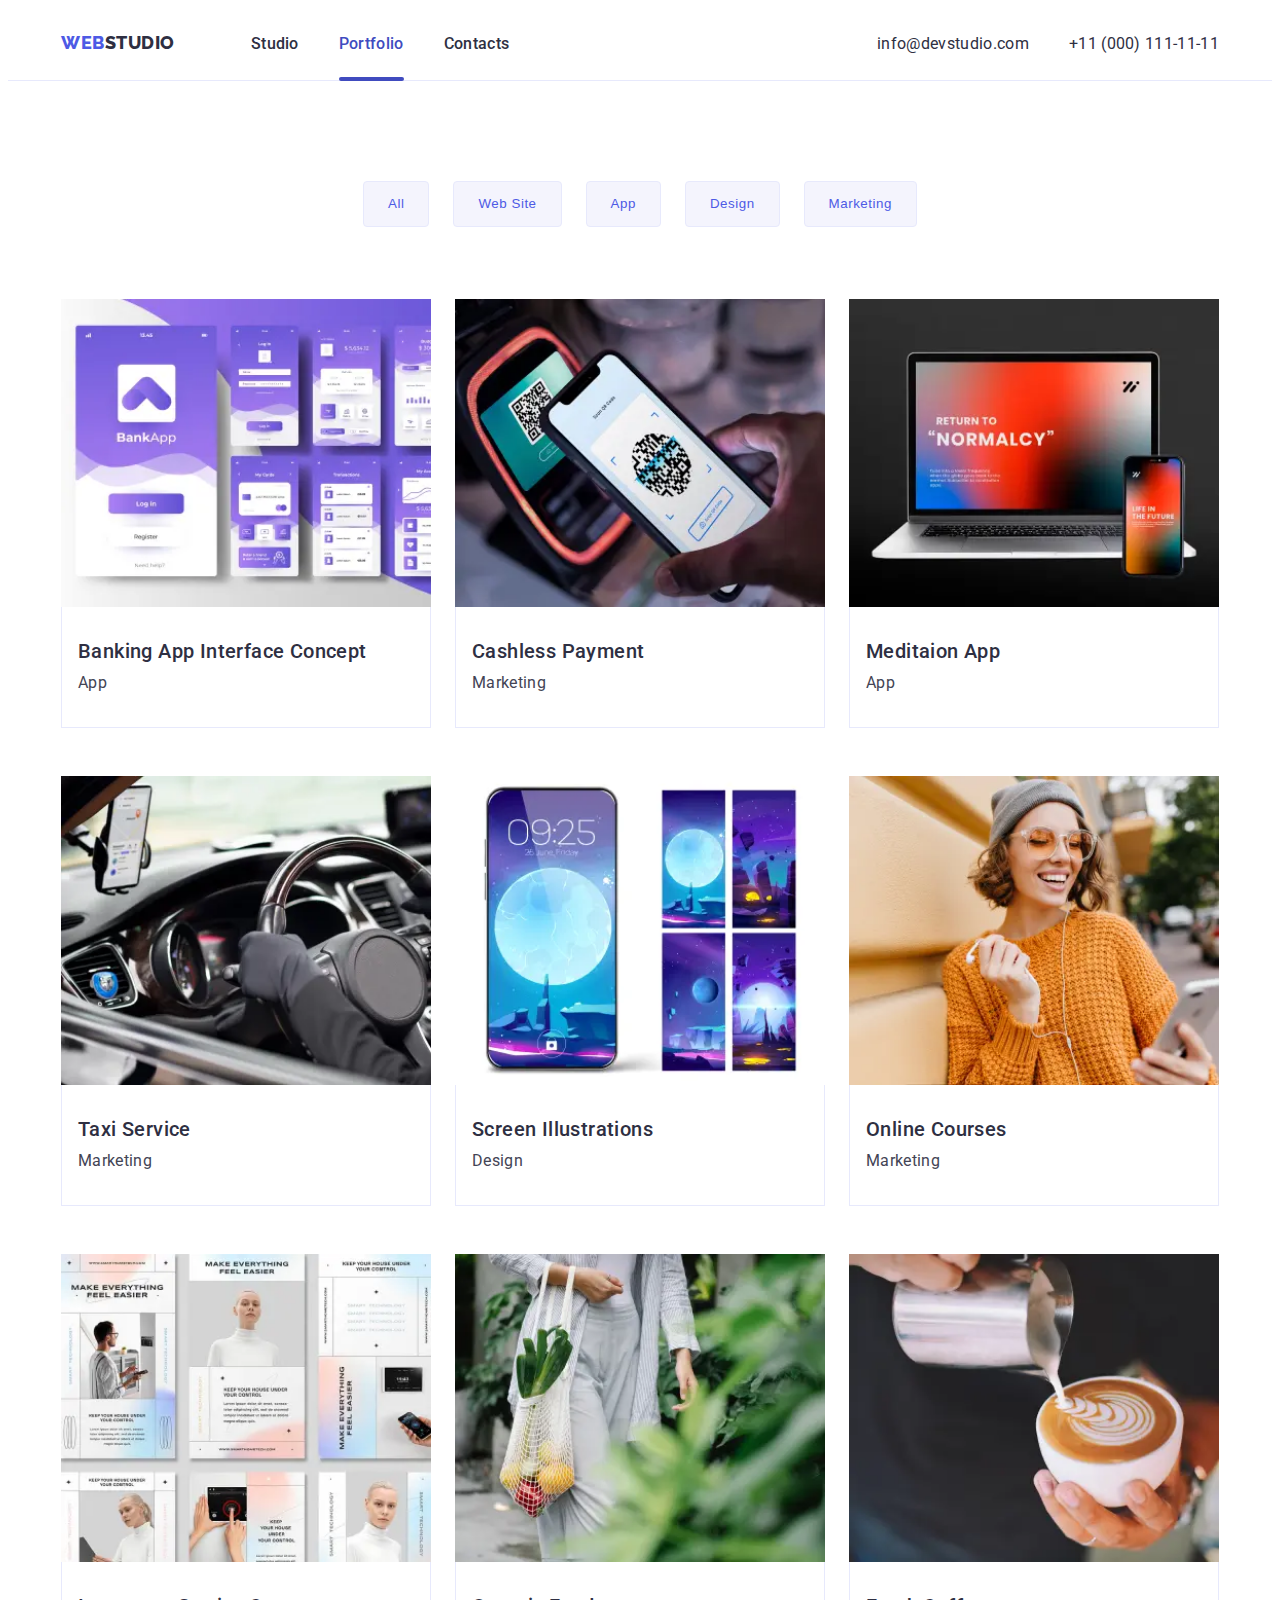
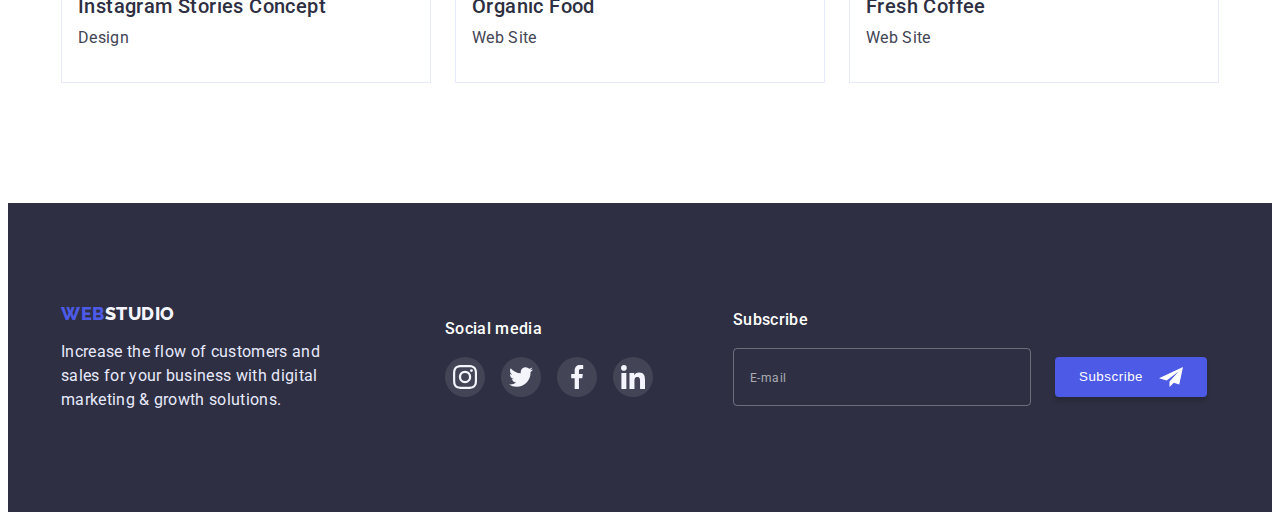
==== commit 474cec52: "hm7-4" ====
--- a/portfolio.html
+++ b/portfolio.html
@@ -27,9 +27,9 @@
 
 
                 <ul class="nav-list">
-                    <li class="nav-item"><a href="./index.html" class="nav-link current">Studio</a>
-                    </li>
-                    <li class="nav-item"><a href="./portfolio.html" class="nav-link">Portfolio</a></li>
+                    <li class="nav-item"><a href="./index.html" class="nav-link ">Studio</a>
+                    </li>
+                    <li class="nav-item"><a href="./portfolio.html" class="nav-link current">Portfolio</a></li>
                     <li class="nav-item"><a href="" class="nav-link">Contacts</a></li>
                 </ul>
             </nav>
--- a/css/styles.css
+++ b/css/styles.css
@@ -694,7 +694,7 @@
 .footer-main {
   display: flex;
   flex-direction: column;
-  justify-content: center;
+  /* justify-content: center; */
   align-items: center;
   row-gap: 72px;
 }
@@ -703,7 +703,6 @@
   .footer-main {
     flex-direction: row;
     flex-wrap: wrap;
-    align-items: flex-start;
     column-gap: 24px;
   }
 }
@@ -812,10 +811,21 @@
   }
 }
 
+/* .footer-subscribe {
+  width: 100%;
+}
+
+.footer-field-label {
+  width: 100%;
+} */
+
 .footer-form-field {
   display: flex;
   flex-direction: column;
+  align-items: center;
   gap: 16px;
+
+  width: 100%;
 }
 
 @media screen and (min-width: 768px) {
@@ -874,6 +884,7 @@
   gap: 16px;
 
   padding: 8px 24px;
+  max-width: 165px;
 
   border: none;
   background-color: var(--active-elem-color);
